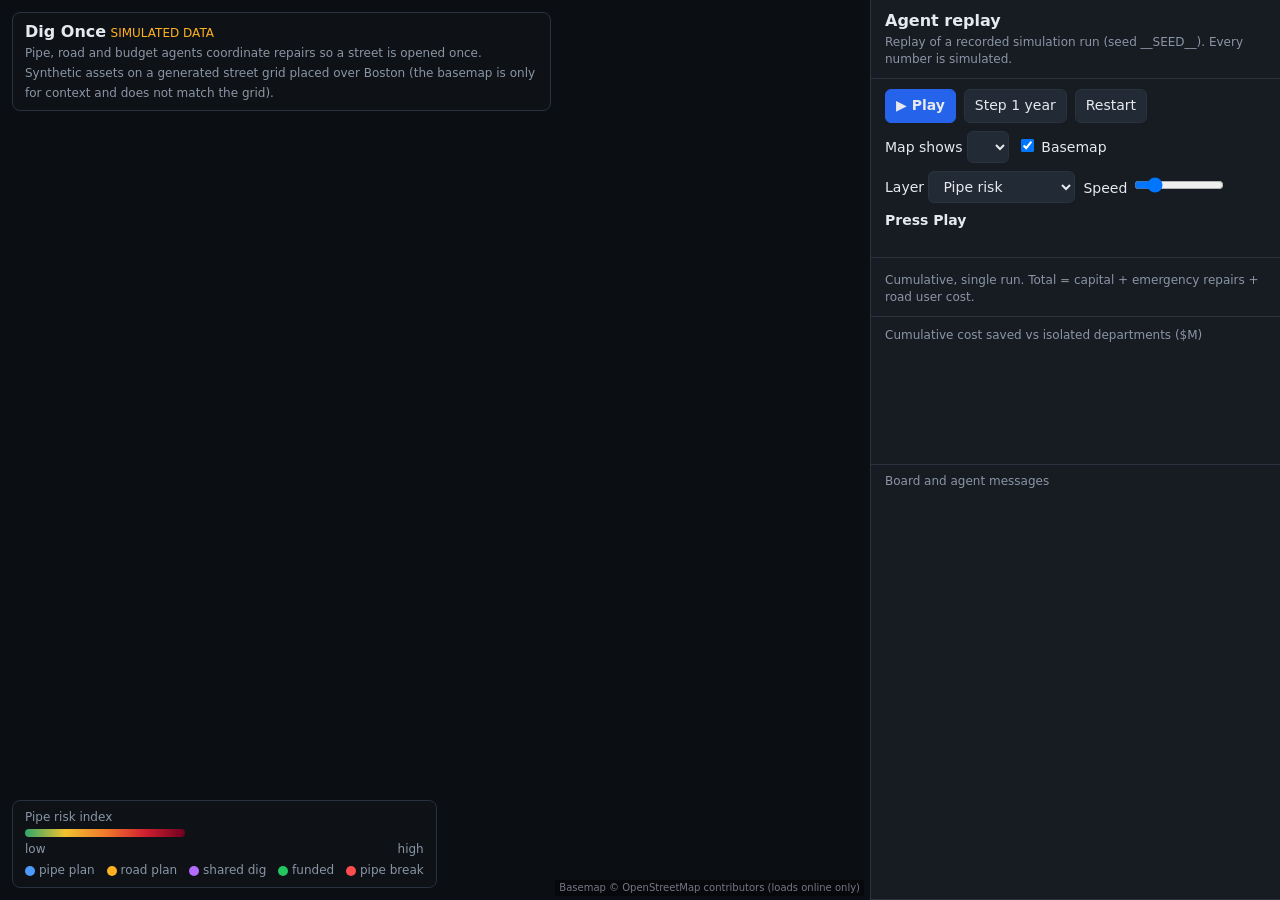
==== demo/template.html @ 2c9ba408 "Restructure to mirror team repo: per-agent folders with ratings, team pipe rubric wired in Pipe agen" ====
<!DOCTYPE html>
<html lang="en">
<head>
<meta charset="utf-8">
<meta name="viewport" content="width=device-width, initial-scale=1">
<title>Dig Once: multi-agent infrastructure coordination (SIMULATED)</title>
<style>
  :root { --bg:#0f1318; --panel:#171c23; --line:#2a323d; --text:#e6e9ee; --mute:#8a95a5;
          --pipe:#4c9aff; --road:#ffb020; --budget:#34d399; --board:#9aa4b2; --bundle:#b36bff; }
  * { box-sizing: border-box; }
  body { margin:0; background:var(--bg); color:var(--text); font:14px/1.4 system-ui,-apple-system,Segoe UI,Roboto,sans-serif;
         display:flex; height:100vh; }
  #mapwrap { flex:1; position:relative; min-width:0; background:#0b0e12; }
  #map { width:100%; height:100%; display:block; }
  #banner { position:absolute; left:12px; top:12px; background:rgba(15,19,24,.88); border:1px solid var(--line);
            border-radius:8px; padding:8px 12px; max-width:62%; }
  #banner b { font-size:16px; }
  #banner .sim { color:#ffb020; font-size:12px; }
  #legend { position:absolute; left:12px; bottom:12px; background:rgba(15,19,24,.88); border:1px solid var(--line);
            border-radius:8px; padding:8px 12px; font-size:12px; color:var(--mute); }
  #legend .bar { width:160px; height:8px; border-radius:4px; margin:4px 0;
                 background:linear-gradient(90deg,#2fa66a,#f2c230,#f07a2a,#d1202f,#6e0020); }
  #legend .dot { display:inline-block; width:10px; height:10px; border-radius:50%; margin:0 4px 0 8px; vertical-align:middle; }
  #attrib { position:absolute; right:6px; bottom:4px; font-size:10px; color:#778; background:rgba(0,0,0,.4); padding:1px 4px; }
  #side { width:410px; max-width:46vw; background:var(--panel); border-left:1px solid var(--line); display:flex; flex-direction:column; }
  #side > div { padding:10px 14px; border-bottom:1px solid var(--line); }
  h1 { font-size:16px; margin:0 0 2px; }
  .sub { color:var(--mute); font-size:12px; }
  .row { display:flex; gap:8px; align-items:center; flex-wrap:wrap; }
  button, select { background:#222a35; color:var(--text); border:1px solid var(--line); border-radius:6px; padding:6px 10px; font:inherit; cursor:pointer; }
  button.primary { background:#2563eb; border-color:#2563eb; font-weight:600; }
  #status { font-weight:600; }
  #phase { color:var(--mute); font-size:12px; min-height:17px; }
  table { width:100%; border-collapse:collapse; font-size:12px; }
  th { color:var(--mute); font-weight:500; text-align:right; padding:2px 4px; }
  th:first-child, td:first-child { text-align:left; }
  td { text-align:right; padding:3px 4px; font-variant-numeric:tabular-nums; }
  tr.cur td { background:#1e2733; }
  tr.best td:last-child { color:var(--budget); font-weight:600; }
  canvas { width:100%; height:110px; display:block; }
  #feedwrap { flex:1; min-height:0; display:flex; flex-direction:column; padding:0 !important; }
  #feedhead { padding:8px 14px 4px; color:var(--mute); font-size:12px; }
  #feed { flex:1; overflow-y:auto; padding:0 14px 10px; font-size:12.5px; }
  .m { padding:3px 0 3px 8px; border-left:3px solid var(--board); margin:3px 0; }
  .m.pipe { border-color:var(--pipe); } .m.road { border-color:var(--road); }
  .m.budget { border-color:var(--budget); } .m.fail { border-color:#ff4d4f; color:#ffb3b3; }
  .m b.pipe { color:var(--pipe); } .m b.road { color:var(--road); } .m b.budget { color:var(--budget); }
  .m.sys { color:var(--mute); font-style:italic; }
  line.seg { stroke-linecap:round; transition:stroke .9s; }
  .pulse { animation:pulse 1.2s ease-in-out infinite alternate; }
  @keyframes pulse { from { opacity:.35; } to { opacity:.85; } }
  @media (max-width:800px) { body { flex-direction:column; } #side { width:100%; max-width:none; height:55vh; } }
</style>
</head>
<body>
<div id="mapwrap">
  <svg id="map" preserveAspectRatio="xMidYMid meet"></svg>
  <div id="banner"><b>Dig Once</b> <span class="sim">SIMULATED DATA</span><br>
    <span class="sub">Pipe, road and budget agents coordinate repairs so a street is opened once. Synthetic assets on a generated street grid placed over Boston (the basemap is only for context and does not match the grid).</span></div>
  <div id="legend">
    <div id="legendTitle">Pipe risk index</div>
    <div class="bar"></div>
    <div style="display:flex;justify-content:space-between"><span>low</span><span>high</span></div>
    <div style="margin-top:4px"><span class="dot" style="background:var(--pipe);margin-left:0"></span>pipe plan
      <span class="dot" style="background:var(--road)"></span>road plan
      <span class="dot" style="background:var(--bundle)"></span>shared dig
      <span class="dot" style="background:#22c55e"></span>funded
      <span class="dot" style="background:#ff4d4f"></span>pipe break</div>
  </div>
  <div id="attrib">Basemap &copy; OpenStreetMap contributors (loads online only)</div>
</div>
<div id="side">
  <div>
    <h1>Agent replay</h1>
    <div class="sub">Replay of a recorded simulation run (seed __SEED__). Every number is simulated.</div>
  </div>
  <div>
    <div class="row">
      <button class="primary" id="play">&#9654; Play</button>
      <button id="step">Step 1 year</button>
      <button id="restart">Restart</button>
    </div>
    <div class="row" style="margin-top:8px">
      <label>Map shows <select id="strat"></select></label>
      <label><input type="checkbox" id="base" checked> Basemap</label>
      <label>Layer <select id="layer"><option value="pipe">Pipe risk</option><option value="road">Road condition</option></select></label>
      <label>Speed <input id="speed" type="range" min="0.5" max="6" step="0.5" value="1.5" style="width:90px"></label>
    </div>
    <div style="margin-top:8px"><span id="status">Press Play</span></div>
    <div id="phase"></div>
  </div>
  <div>
    <table id="score"></table>
    <div class="sub" style="margin-top:4px">Cumulative, single run. Total = capital + emergency repairs + road user cost.</div>
  </div>
  <div>
    <div class="sub" id="charttitle">Cumulative cost saved vs isolated departments ($M)</div>
    <canvas id="chart" width="760" height="220"></canvas>
  </div>
  <div id="feedwrap">
    <div id="feedhead">Board and agent messages</div>
    <div id="feed"></div>
  </div>
</div>
<script>
const DATA = __DATA__;
const NS = 'http://www.w3.org/2000/svg';
const LABEL = {isolated:'Isolated depts', pooled:'Pooled budget', coordinated:'Agents + board', central:'Central planner'};
const ORDER = DATA.order;
const svg = document.getElementById('map');
const $ = id => document.getElementById(id);

// ---------------------------------------------------------------- map projection (web mercator, zoom 17)
const Z = 17, TS = 256, N = Math.pow(2, Z);
const mx = lon => (lon + 180) / 360 * N * TS;
const my = lat => { const s = Math.sin(lat * Math.PI / 180); return (0.5 - Math.log((1 + s) / (1 - s)) / (4 * Math.PI)) * N * TS; };
const segs = DATA.segs.map(s => ({ ...s, p: s.coords.map(c => [mx(c[1]), my(c[0])]) }));
let minX = 1e12, maxX = -1e12, minY = 1e12, maxY = -1e12;
segs.forEach(s => s.p.forEach(([x, y]) => { minX = Math.min(minX, x); maxX = Math.max(maxX, x); minY = Math.min(minY, y); maxY = Math.max(maxY, y); }));
const M = 140;
svg.setAttribute('viewBox', `${minX - M} ${minY - M} ${maxX - minX + 2 * M} ${maxY - minY + 2 * M}`);
function el(tag, attrs, parent) { const e = document.createElementNS(NS, tag); for (const k in attrs) e.setAttribute(k, attrs[k]); (parent || svg).appendChild(e); return e; }
const gTiles = el('g', { style: 'filter:grayscale(1) brightness(.55) contrast(1.1)' });
for (let tx = Math.floor((minX - M) / TS); tx <= Math.floor((maxX + M) / TS); tx++)
  for (let ty = Math.floor((minY - M) / TS); ty <= Math.floor((maxY + M) / TS); ty++)
    { const im = el('image', { href: `https://tile.openstreetmap.org/${Z}/${tx}/${ty}.png`, x: tx * TS, y: ty * TS, width: TS, height: TS }, gTiles);
      im.addEventListener('error', () => im.remove()); }
const gHalo = el('g'), gFund = el('g'), gSegs = el('g'), gMarks = el('g');
const lines = segs.map((s, i) => {
  const l = el('line', { class: 'seg', x1: s.p[0][0], y1: s.p[0][1], x2: s.p[1][0], y2: s.p[1][1], 'stroke-width': 9, stroke: '#2fa66a' }, gSegs);
  el('title', {}, l).textContent = `${s.street} (${s.id}), ${s.length_ft} ft, ${s.customers} customers${s.critical ? ', critical facility' : ''}`;
  return l;
});
const mid = (i, t) => { const p = segs[i].p; return [p[0][0] + (p[1][0] - p[0][0]) * t, p[0][1] + (p[1][1] - p[0][1]) * t]; };

// ---------------------------------------------------------------- colours
const STOPS = [[0, [47, 166, 106]], [.3, [242, 194, 48]], [.55, [240, 122, 42]], [.78, [209, 32, 47]], [1, [110, 0, 32]]];
function colour(v) {
  v = Math.max(0, Math.min(1, v));
  for (let i = 1; i < STOPS.length; i++) if (v <= STOPS[i][0]) {
    const [a, ca] = STOPS[i - 1], [b, cb] = STOPS[i], t = (v - a) / (b - a);
    return `rgb(${ca.map((c, k) => Math.round(c + (cb[k] - c) * t)).join(',')})`;
  }
  return 'rgb(110,0,32)';
}
function paint(frame, which) {
  const layer = $('layer').value;
  $('legendTitle').textContent = layer === 'pipe' ? 'Pipe risk index (team rubric: likelihood x consequence)' : 'Road wear (100 - pavement condition)';
  const arr = frame[(layer === 'pipe' ? 'risk_' : 'pcr_') + which];
  const cls = frame['class_' + which];
  lines.forEach((l, i) => { const tt = l.querySelector('title'); if (tt) tt.textContent = `${segs[i].street} (${segs[i].id}), ${segs[i].length_ft} ft, ${segs[i].customers} customers${segs[i].critical ? ', critical facility' : ''}. Pipe rating: ${cls[i]}, road condition ${frame['pcr_' + which][i]}`; });
  lines.forEach((l, i) => l.setAttribute('stroke', colour(layer === 'pipe' ? arr[i] / 45 : (100 - arr[i]) / 60)));
}

// ---------------------------------------------------------------- state / helpers
let strat = 'coordinated', yi = 0, playing = false, stepOnly = false, token = 0, showing = 'before';
const run = () => DATA.runs[strat];
const speed = () => parseFloat($('speed').value);
async function delay(ms, tk) {
  let left = ms / speed();
  while (left > 0) { if (tk !== token) throw 'cancel'; await new Promise(r => setTimeout(r, 40)); if (playing || stepOnly) left -= 40; }
  while (!playing && !stepOnly) { if (tk !== token) throw 'cancel'; await new Promise(r => setTimeout(r, 80)); }
}
function feed(frm, text, cls) {
  const d = document.createElement('div');
  d.className = 'm ' + (cls || frm);
  const who = { pipe: 'Pipe agent', road: 'Road agent', budget: 'Budget agent', board: 'Board' }[frm];
  d.innerHTML = (who && !cls ? `<b class="${frm}">${who}</b> ` : '') + text.replace(/&/g, '&amp;').replace(/</g, '&lt;');
  const f = $('feed'); f.appendChild(d); f.scrollTop = f.scrollHeight;
}
function clearOverlays() { [gHalo, gFund, gMarks].forEach(g => { while (g.firstChild) g.removeChild(g.firstChild); }); }
const halos = {};
function halo(i, add) {
  if (add && !halos[i]) {
    const p = segs[i].p;
    halos[i] = el('line', { x1: p[0][0], y1: p[0][1], x2: p[1][0], y2: p[1][1], stroke: '#b36bff', 'stroke-width': 24, 'stroke-linecap': 'round', opacity: .6, class: 'pulse' }, gHalo);
  } else if (!add && halos[i]) { gHalo.removeChild(halos[i]); delete halos[i]; }
}
function mark(i, t, colourHex) {
  const [x, y] = mid(i, t);
  el('circle', { cx: x, cy: y, r: 8, fill: colourHex, stroke: '#fff', 'stroke-width': 2 }, gMarks);
}
function funded(i, isBundle) {
  const p = segs[i].p;
  el('line', { x1: p[0][0], y1: p[0][1], x2: p[1][0], y2: p[1][1], stroke: '#22c55e', 'stroke-width': 30, 'stroke-linecap': 'round', opacity: .6, class: 'pulse' }, gFund);
}
function breakMark(i) {
  const [x, y] = mid(i, .5);
  el('circle', { cx: x, cy: y, r: 17, fill: '#ff4d4f', stroke: '#fff', 'stroke-width': 3 }, gMarks);
  const t = el('text', { x: x, y: y + 6, 'text-anchor': 'middle', fill: '#fff', 'font-size': 20, 'font-weight': 700 }, gMarks);
  t.textContent = '!';
}

// ---------------------------------------------------------------- scoreboard + chart
const total = m => m.spend + m.emerg + m.user_cost;
function scoreboard(upto) {
  const rows = ORDER.map(s => {
    const fr = DATA.runs[s].years[Math.max(0, upto)];
    return { s, m: upto < 0 ? { exp_fail: 0, spend: 0, emerg: 0, user_cost: 0, dig_savings: 0, openings: 0 } : fr.metrics };
  });
  const best = upto < 0 ? null : rows.filter(r => r.s !== 'central').reduce((a, b) => total(a.m) <= total(b.m) ? a : b).s;
  $('score').innerHTML = '<tr><th>Strategy</th><th>Exp. failures</th><th>Capital</th><th>Dig savings</th><th>Total cost</th></tr>' +
    rows.map(r => `<tr class="${r.s === strat ? 'cur' : ''} ${r.s === best ? 'best' : ''}"><td>${LABEL[r.s]}</td><td>${r.m.exp_fail.toFixed(1)}</td>` +
      `<td>$${(r.m.spend / 1e6).toFixed(1)}M</td><td>$${(r.m.dig_savings / 1e6).toFixed(2)}M</td><td>$${(total(r.m) / 1e6).toFixed(1)}M</td></tr>`).join('');
  drawChart(upto);
}
function drawChart(upto) {
  const c = $('chart'), g = c.getContext('2d'), W = c.width, H = c.height;
  g.clearRect(0, 0, W, H);
  const cols = { pooled: '#9aa4b2', coordinated: '#34d399', central: '#b36bff' };
  const n = DATA.runs.isolated.years.length;
  const series = ['pooled', 'coordinated', 'central'].map(s => ({ s, v: DATA.runs[s].years.map((y, k) => (total(DATA.runs.isolated.years[k].metrics) - total(y.metrics)) / 1e6) }));
  const all = series.flatMap(x => x.v).concat([0]);
  const lo = Math.min(...all), hi = Math.max(...all), pad = (hi - lo) * .15 || 1;
  const X = k => 38 + k * (W - 56) / (n - 1), Y = v => H - 22 - (v - (lo - pad)) / ((hi + pad) - (lo - pad)) * (H - 36);
  g.strokeStyle = '#2a323d'; g.fillStyle = '#8a95a5'; g.font = '18px system-ui'; g.lineWidth = 1;
  g.beginPath(); g.moveTo(38, Y(0)); g.lineTo(W - 18, Y(0)); g.stroke();
  g.fillText('0', 14, Y(0) + 6); g.fillText(hi.toFixed(1), 2, Y(hi) + 6); g.fillText(lo.toFixed(1), 2, Y(lo) + 6);
  g.fillText(DATA.runs.isolated.years[0].year, 30, H - 4); g.fillText(DATA.runs.isolated.years[n - 1].year, W - 56, H - 4);
  series.forEach(x => {
    g.strokeStyle = cols[x.s]; g.lineWidth = 3; g.beginPath();
    for (let k = 0; k <= Math.min(upto, n - 1); k++) { k ? g.lineTo(X(k), Y(x.v[k])) : g.moveTo(X(k), Y(x.v[k])); }
    g.stroke();
    if (upto >= 0) { g.fillStyle = cols[x.s]; g.beginPath(); g.arc(X(Math.min(upto, n - 1)), Y(x.v[Math.min(upto, n - 1)]), 5, 0, 7); g.fill(); }
  });
  let lx = 44; series.forEach(x => { g.fillStyle = cols[x.s]; g.fillRect(lx, 8, 14, 6); g.fillStyle = '#8a95a5'; g.fillText(LABEL[x.s], lx + 20, 16); lx += 215; });
}

// ---------------------------------------------------------------- one year of the replay
async function playYear(k, tk) {
  const fr = run().years[k];
  $('status').textContent = `Year ${fr.year} of ${run().years[run().years.length - 1].year}  (${LABEL[strat]})`;
  clearOverlays(); Object.keys(halos).forEach(h => delete halos[h]);
  showing = 'before'; paint(fr, 'before');
  feed('board', `--- ${fr.year} ---`, 'sys');
  if (strat === 'isolated') feed('board', 'No shared board. The pipe department gets 60% of the budget and the road department 40%; each digs on its own schedule.', 'sys');
  if (strat === 'pooled') feed('board', 'One shared budget, but the agents never talk, so no shared digs.', 'sys');
  $('phase').textContent = 'Agents read their own asset data and score every street';
  await delay(900, tk);
  const msgs = fr.messages;
  const r1 = msgs.filter(m => m.round === 1), r2 = msgs.filter(m => m.round === 2 && m.type !== 'funding_decision');
  if (r1.length) $('phase').textContent = 'Round 1: agents post repair plans to the board';
  for (const m of r1) {
    feed(m.frm, m.text);
    if (m.type === 'post_plan' && m.seg !== null && m.seg !== undefined) mark(m.seg, m.frm === 'pipe' ? .3 : .7, m.frm === 'pipe' ? '#4c9aff' : '#ffb020');
    await delay(r1.length > 30 ? 70 : 110, tk);
  }
  if (r2.length) $('phase').textContent = 'Round 2: agents offer to share digs';
  for (const m of r2) {
    feed(m.frm, m.text);
    if (m.type === 'join_request' || m.type === 'accept') halo(m.seg, true);
    if (m.type === 'decline') halo(m.seg, false);
    await delay(260, tk);
  }
  $('phase').textContent = 'Budget agent funds the best returns and explains each decision';
  const dec = fr.decisions;
  for (const d of dec) {
    funded(d.seg, d.bundle);
    feed('budget', `Fund ${d.work.replace('_', ' ')} on ${segs[d.seg].id} (${segs[d.seg].street}) for $${d.amount.toLocaleString()}. ${d.reason}`);
    await delay(330, tk);
  }
  feed('budget', `Rejected ${fr.n_rejected} of ${fr.n_proposals} proposals (below the return hurdle, or no money left).`, 'budget');
  await delay(900, tk);
  $('phase').textContent = 'Work done. Time passes; pipes age and some break';
  showing = 'after'; paint(fr, 'after');
  await delay(900, tk);
  for (const f of fr.failures) { breakMark(f.seg); feed('board', `Pipe break on ${segs[f.seg].id} (${segs[f.seg].street}): emergency cost $${f.cost.toLocaleString()}.`, 'fail'); await delay(350, tk); }
  if (!fr.failures.length) feed('board', 'No pipe breaks this year.', 'sys');
  scoreboard(k);
  await delay(1200, tk);
}
async function loop() {
  const tk = ++token; loopTk = tk;
  try {
    while (yi < run().years.length) {
      await playYear(yi, tk);
      yi++;
      if (stepOnly) { stepOnly = false; playing = false; $('play').innerHTML = '&#9654; Play'; $('phase').textContent = 'Paused. Press Play or Step.'; if (yi >= run().years.length) break; return; }
    }
    playing = false; $('play').innerHTML = '&#9654; Play';
    $('status').textContent = 'Done (' + LABEL[strat] + ')';
    $('phase').textContent = 'Ten-year run finished. Compare the strategies in the scoreboard, or change the map strategy and replay.';
  } catch (e) { if (e !== 'cancel') throw e; }
}
function reset() {
  token++; playing = false; stepOnly = false; yi = 0; $('play').innerHTML = '&#9654; Play';
  clearOverlays(); Object.keys(halos).forEach(h => delete halos[h]); $('feed').innerHTML = '';
  $('status').textContent = 'Press Play'; $('phase').textContent = '';
  paint(run().years[0], 'before'); scoreboard(-1);
}
$('play').onclick = () => {
  if (yi >= run().years.length) reset();
  playing = !playing; $('play').innerHTML = playing ? '&#10074;&#10074; Pause' : '&#9654; Play';
  if (playing && !stepOnly) { if (!loopRunning()) loop(); }
};
let loopTk = 0;
function loopRunning() { return loopTk === token; }
$('step').onclick = () => { if (yi >= run().years.length) reset(); stepOnly = true; if (!loopRunning()) loop(); };
$('restart').onclick = reset;
$('base').onchange = () => { gTiles.style.display = $('base').checked ? '' : 'none'; };
$('strat').innerHTML = ORDER.map(s => `<option value="${s}">${LABEL[s]}</option>`).join('');
$('strat').value = strat;
$('strat').onchange = () => { strat = $('strat').value; reset(); };
$('layer').onchange = () => { const fr = run().years[Math.min(yi, run().years.length - 1)]; paint(fr, yi === 0 ? 'before' : showing); };
reset();
</script>
</body>
</html>
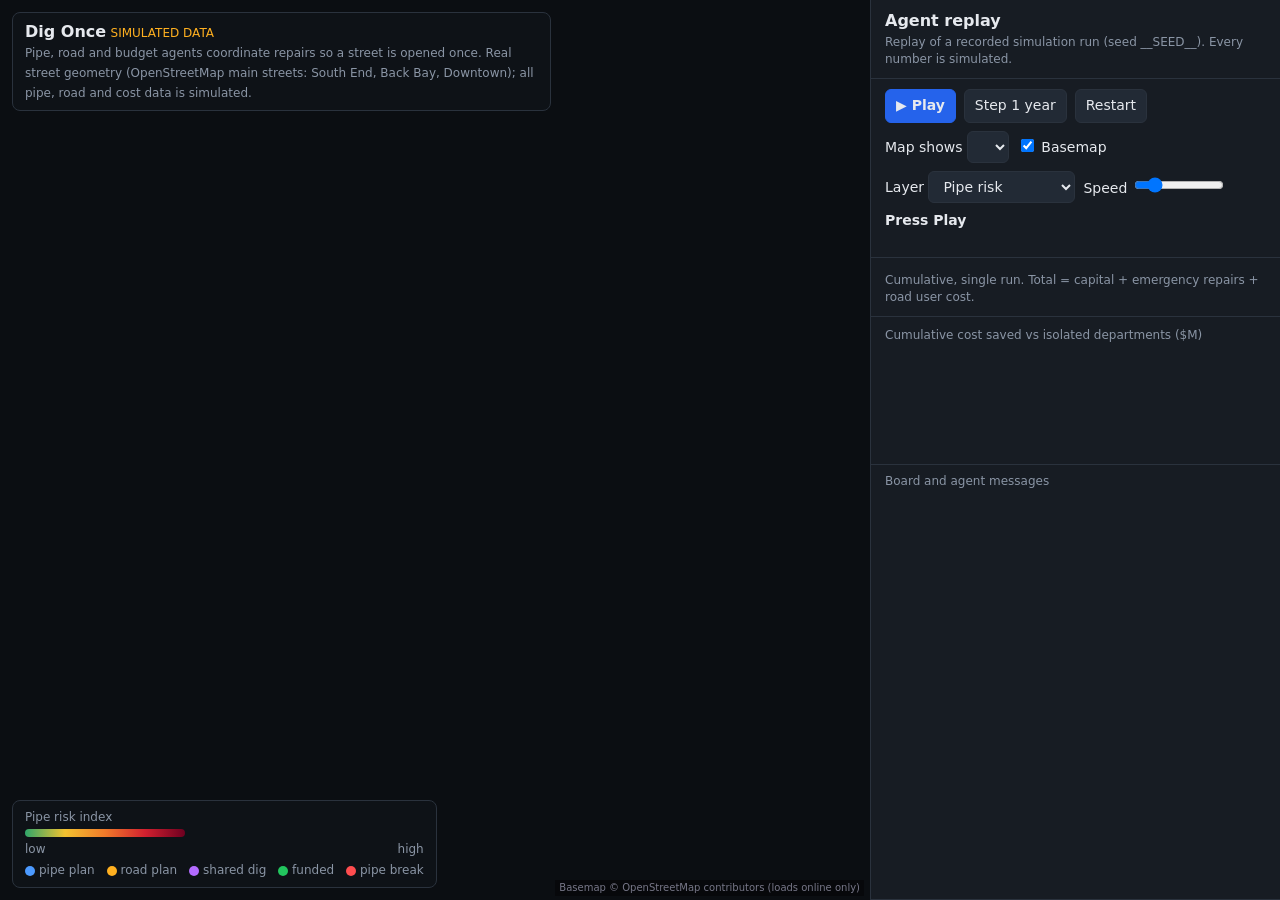
==== commit 1706f004: "Use real OSM Boston main streets for city geometry; polyline map in demo Co-Authored-By: Claude Sonn" ====
--- a/demo/template.html
+++ b/demo/template.html
@@ -46,7 +46,7 @@
   .m.budget { border-color:var(--budget); } .m.fail { border-color:#ff4d4f; color:#ffb3b3; }
   .m b.pipe { color:var(--pipe); } .m b.road { color:var(--road); } .m b.budget { color:var(--budget); }
   .m.sys { color:var(--mute); font-style:italic; }
-  line.seg { stroke-linecap:round; transition:stroke .9s; }
+  polyline.seg { fill:none; stroke-linecap:round; stroke-linejoin:round; transition:stroke .9s; }
   .pulse { animation:pulse 1.2s ease-in-out infinite alternate; }
   @keyframes pulse { from { opacity:.35; } to { opacity:.85; } }
   @media (max-width:800px) { body { flex-direction:column; } #side { width:100%; max-width:none; height:55vh; } }
@@ -56,7 +56,7 @@
 <div id="mapwrap">
   <svg id="map" preserveAspectRatio="xMidYMid meet"></svg>
   <div id="banner"><b>Dig Once</b> <span class="sim">SIMULATED DATA</span><br>
-    <span class="sub">Pipe, road and budget agents coordinate repairs so a street is opened once. Synthetic assets on a generated street grid placed over Boston (the basemap is only for context and does not match the grid).</span></div>
+    <span class="sub">Pipe, road and budget agents coordinate repairs so a street is opened once. Real street geometry (OpenStreetMap main streets: South End, Back Bay, Downtown); all pipe, road and cost data is simulated.</span></div>
   <div id="legend">
     <div id="legendTitle">Pipe risk index</div>
     <div class="bar"></div>
@@ -110,14 +110,14 @@
 const svg = document.getElementById('map');
 const $ = id => document.getElementById(id);
 
-// ---------------------------------------------------------------- map projection (web mercator, zoom 17)
-const Z = 17, TS = 256, N = Math.pow(2, Z);
+// ---------------------------------------------------------------- map projection (web mercator, zoom 16)
+const Z = 16, TS = 256, N = Math.pow(2, Z);
 const mx = lon => (lon + 180) / 360 * N * TS;
 const my = lat => { const s = Math.sin(lat * Math.PI / 180); return (0.5 - Math.log((1 + s) / (1 - s)) / (4 * Math.PI)) * N * TS; };
 const segs = DATA.segs.map(s => ({ ...s, p: s.coords.map(c => [mx(c[1]), my(c[0])]) }));
 let minX = 1e12, maxX = -1e12, minY = 1e12, maxY = -1e12;
 segs.forEach(s => s.p.forEach(([x, y]) => { minX = Math.min(minX, x); maxX = Math.max(maxX, x); minY = Math.min(minY, y); maxY = Math.max(maxY, y); }));
-const M = 140;
+const M = 60;
 svg.setAttribute('viewBox', `${minX - M} ${minY - M} ${maxX - minX + 2 * M} ${maxY - minY + 2 * M}`);
 function el(tag, attrs, parent) { const e = document.createElementNS(NS, tag); for (const k in attrs) e.setAttribute(k, attrs[k]); (parent || svg).appendChild(e); return e; }
 const gTiles = el('g', { style: 'filter:grayscale(1) brightness(.55) contrast(1.1)' });
@@ -126,12 +126,25 @@
     { const im = el('image', { href: `https://tile.openstreetmap.org/${Z}/${tx}/${ty}.png`, x: tx * TS, y: ty * TS, width: TS, height: TS }, gTiles);
       im.addEventListener('error', () => im.remove()); }
 const gHalo = el('g'), gFund = el('g'), gSegs = el('g'), gMarks = el('g');
+const WIDTH = { arterial: 7, collector: 5 };
+const WIDTH_BY = DATA.segs.map(s => WIDTH[s.road_class] || 4);
+const pstr = p => p.map(q => q[0].toFixed(1) + ',' + q[1].toFixed(1)).join(' ');
 const lines = segs.map((s, i) => {
-  const l = el('line', { class: 'seg', x1: s.p[0][0], y1: s.p[0][1], x2: s.p[1][0], y2: s.p[1][1], 'stroke-width': 9, stroke: '#2fa66a' }, gSegs);
+  const l = el('polyline', { class: 'seg', points: pstr(s.p), 'stroke-width': WIDTH_BY[i], stroke: '#2fa66a' }, gSegs);
   el('title', {}, l).textContent = `${s.street} (${s.id}), ${s.length_ft} ft, ${s.customers} customers${s.critical ? ', critical facility' : ''}`;
   return l;
 });
-const mid = (i, t) => { const p = segs[i].p; return [p[0][0] + (p[1][0] - p[0][0]) * t, p[0][1] + (p[1][1] - p[0][1]) * t]; };
+// point at fraction t of the polyline's total length
+const mid = (i, t) => {
+  const p = segs[i].p, d = [];
+  let tot = 0;
+  for (let k = 0; k < p.length - 1; k++) { const L = Math.hypot(p[k + 1][0] - p[k][0], p[k + 1][1] - p[k][1]); d.push(L); tot += L; }
+  let want = tot * t;
+  for (let k = 0; k < d.length; k++) {
+    if (want <= d[k] || k === d.length - 1) { const u = d[k] ? Math.min(1, want / d[k]) : 0; return [p[k][0] + (p[k + 1][0] - p[k][0]) * u, p[k][1] + (p[k + 1][1] - p[k][1]) * u]; }
+    want -= d[k];
+  }
+};
 
 // ---------------------------------------------------------------- colours
 const STOPS = [[0, [47, 166, 106]], [.3, [242, 194, 48]], [.55, [240, 122, 42]], [.78, [209, 32, 47]], [1, [110, 0, 32]]];
@@ -172,22 +185,20 @@
 const halos = {};
 function halo(i, add) {
   if (add && !halos[i]) {
-    const p = segs[i].p;
-    halos[i] = el('line', { x1: p[0][0], y1: p[0][1], x2: p[1][0], y2: p[1][1], stroke: '#b36bff', 'stroke-width': 24, 'stroke-linecap': 'round', opacity: .6, class: 'pulse' }, gHalo);
+    halos[i] = el('polyline', { points: pstr(segs[i].p), fill: 'none', stroke: '#b36bff', 'stroke-width': 18, 'stroke-linecap': 'round', 'stroke-linejoin': 'round', opacity: .6, class: 'pulse' }, gHalo);
   } else if (!add && halos[i]) { gHalo.removeChild(halos[i]); delete halos[i]; }
 }
 function mark(i, t, colourHex) {
   const [x, y] = mid(i, t);
-  el('circle', { cx: x, cy: y, r: 8, fill: colourHex, stroke: '#fff', 'stroke-width': 2 }, gMarks);
+  el('circle', { cx: x, cy: y, r: 6, fill: colourHex, stroke: '#fff', 'stroke-width': 1.5 }, gMarks);
 }
 function funded(i, isBundle) {
-  const p = segs[i].p;
-  el('line', { x1: p[0][0], y1: p[0][1], x2: p[1][0], y2: p[1][1], stroke: '#22c55e', 'stroke-width': 30, 'stroke-linecap': 'round', opacity: .6, class: 'pulse' }, gFund);
+  el('polyline', { points: pstr(segs[i].p), fill: 'none', stroke: '#22c55e', 'stroke-width': 22, 'stroke-linecap': 'round', 'stroke-linejoin': 'round', opacity: .6, class: 'pulse' }, gFund);
 }
 function breakMark(i) {
   const [x, y] = mid(i, .5);
-  el('circle', { cx: x, cy: y, r: 17, fill: '#ff4d4f', stroke: '#fff', 'stroke-width': 3 }, gMarks);
-  const t = el('text', { x: x, y: y + 6, 'text-anchor': 'middle', fill: '#fff', 'font-size': 20, 'font-weight': 700 }, gMarks);
+  el('circle', { cx: x, cy: y, r: 12, fill: '#ff4d4f', stroke: '#fff', 'stroke-width': 2 }, gMarks);
+  const t = el('text', { x: x, y: y + 5, 'text-anchor': 'middle', fill: '#fff', 'font-size': 16, 'font-weight': 700 }, gMarks);
   t.textContent = '!';
 }
 
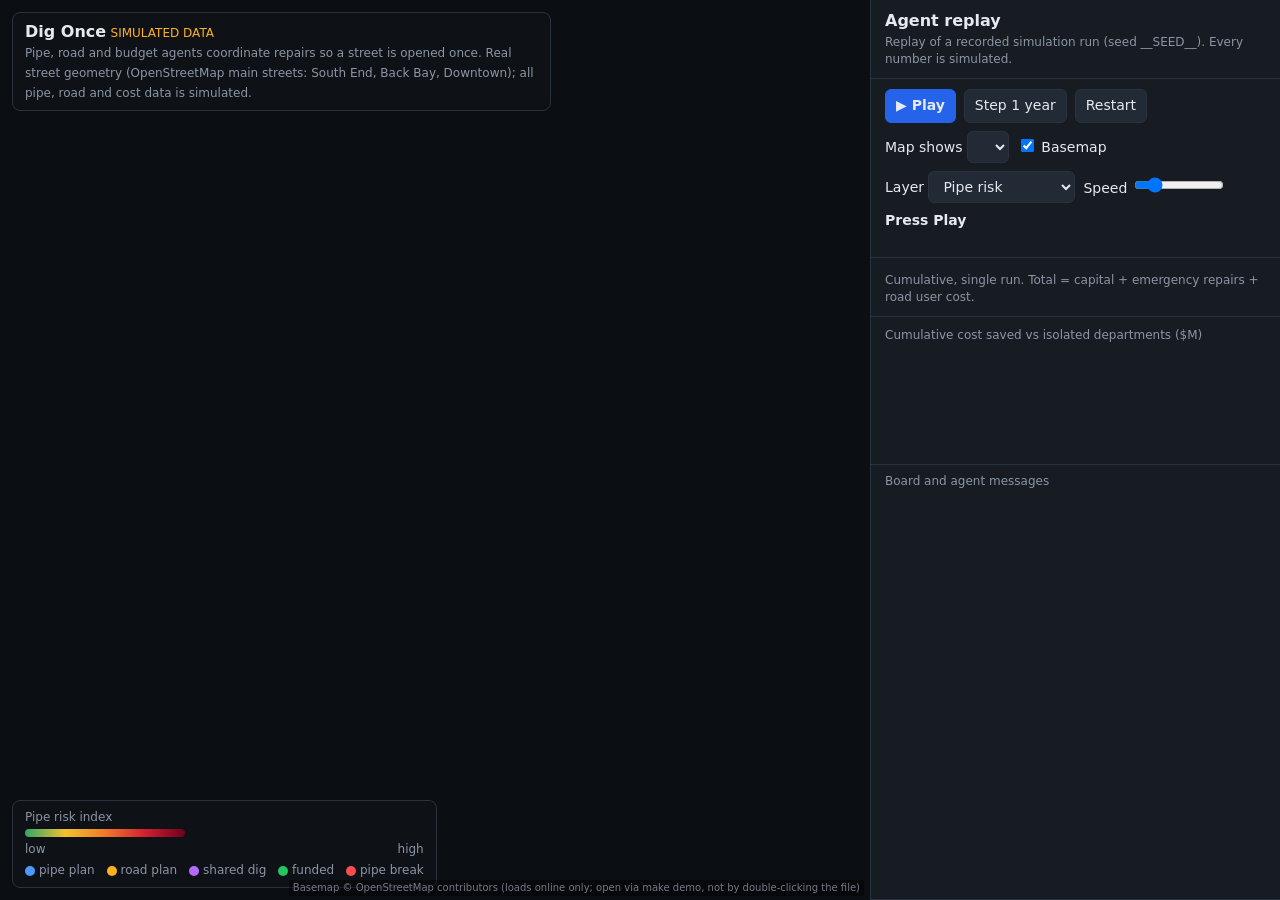
==== commit ab4e51d4: "Add Claude-driven agents (mocked-model tests), reference docs, break data, AUDIT.md Co-Authored-By: " ====
--- a/demo/template.html
+++ b/demo/template.html
@@ -44,6 +44,7 @@
   .m { padding:3px 0 3px 8px; border-left:3px solid var(--board); margin:3px 0; }
   .m.pipe { border-color:var(--pipe); } .m.road { border-color:var(--road); }
   .m.budget { border-color:var(--budget); } .m.fail { border-color:#ff4d4f; color:#ffb3b3; }
+  .m .llm { background:#3b1d33; color:#f9a8d4; border-radius:4px; padding:0 4px; margin-right:4px; font-size:10.5px; font-weight:600; }
   .m b.pipe { color:var(--pipe); } .m b.road { color:var(--road); } .m b.budget { color:var(--budget); }
   .m.sys { color:var(--mute); font-style:italic; }
   polyline.seg { fill:none; stroke-linecap:round; stroke-linejoin:round; transition:stroke .9s; }
@@ -67,7 +68,7 @@
       <span class="dot" style="background:#22c55e"></span>funded
       <span class="dot" style="background:#ff4d4f"></span>pipe break</div>
   </div>
-  <div id="attrib">Basemap &copy; OpenStreetMap contributors (loads online only)</div>
+  <div id="attrib">Basemap &copy; OpenStreetMap contributors (loads online only; open via make demo, not by double-clicking the file)</div>
 </div>
 <div id="side">
   <div>
@@ -105,7 +106,7 @@
 <script>
 const DATA = __DATA__;
 const NS = 'http://www.w3.org/2000/svg';
-const LABEL = {isolated:'Isolated depts', pooled:'Pooled budget', coordinated:'Agents + board', central:'Central planner'};
+const LABEL = {isolated:'Isolated depts', pooled:'Pooled budget', coordinated:'Agents + board', central:'Central planner', coordinated_llm:'Agents + board (Claude)'};
 const ORDER = DATA.order;
 const svg = document.getElementById('map');
 const $ = id => document.getElementById(id);
@@ -178,7 +179,7 @@
   const d = document.createElement('div');
   d.className = 'm ' + (cls || frm);
   const who = { pipe: 'Pipe agent', road: 'Road agent', budget: 'Budget agent', board: 'Board' }[frm];
-  d.innerHTML = (who && !cls ? `<b class="${frm}">${who}</b> ` : '') + text.replace(/&/g, '&amp;').replace(/</g, '&lt;');
+  d.innerHTML = (who && !cls ? `<b class="${frm}">${who}</b> ` + (strat === 'coordinated_llm' ? '<span class="llm">Claude wrote this</span>' : '') : '') + text.replace(/&/g, '&amp;').replace(/</g, '&lt;');
   const f = $('feed'); f.appendChild(d); f.scrollTop = f.scrollHeight;
 }
 function clearOverlays() { [gHalo, gFund, gMarks].forEach(g => { while (g.firstChild) g.removeChild(g.firstChild); }); }
@@ -218,9 +219,9 @@
 function drawChart(upto) {
   const c = $('chart'), g = c.getContext('2d'), W = c.width, H = c.height;
   g.clearRect(0, 0, W, H);
-  const cols = { pooled: '#9aa4b2', coordinated: '#34d399', central: '#b36bff' };
+  const cols = { pooled: '#9aa4b2', coordinated: '#34d399', coordinated_llm: '#f472b6', central: '#b36bff' };
   const n = DATA.runs.isolated.years.length;
-  const series = ['pooled', 'coordinated', 'central'].map(s => ({ s, v: DATA.runs[s].years.map((y, k) => (total(DATA.runs.isolated.years[k].metrics) - total(y.metrics)) / 1e6) }));
+  const series = ['pooled', 'coordinated', 'coordinated_llm', 'central'].filter(s => DATA.runs[s]).map(s => ({ s, v: DATA.runs[s].years.map((y, k) => (total(DATA.runs.isolated.years[k].metrics) - total(y.metrics)) / 1e6) }));
   const all = series.flatMap(x => x.v).concat([0]);
   const lo = Math.min(...all), hi = Math.max(...all), pad = (hi - lo) * .15 || 1;
   const X = k => 38 + k * (W - 56) / (n - 1), Y = v => H - 22 - (v - (lo - pad)) / ((hi + pad) - (lo - pad)) * (H - 36);
@@ -234,7 +235,7 @@
     g.stroke();
     if (upto >= 0) { g.fillStyle = cols[x.s]; g.beginPath(); g.arc(X(Math.min(upto, n - 1)), Y(x.v[Math.min(upto, n - 1)]), 5, 0, 7); g.fill(); }
   });
-  let lx = 44; series.forEach(x => { g.fillStyle = cols[x.s]; g.fillRect(lx, 8, 14, 6); g.fillStyle = '#8a95a5'; g.fillText(LABEL[x.s], lx + 20, 16); lx += 215; });
+  let lx = 44; series.forEach(x => { g.fillStyle = cols[x.s]; g.fillRect(lx, 8, 14, 6); g.fillStyle = '#8a95a5'; g.fillText(LABEL[x.s], lx + 20, 16); lx += 170; });
 }
 
 // ---------------------------------------------------------------- one year of the replay
@@ -290,7 +291,7 @@
     }
     playing = false; $('play').innerHTML = '&#9654; Play';
     $('status').textContent = 'Done (' + LABEL[strat] + ')';
-    $('phase').textContent = 'Ten-year run finished. Compare the strategies in the scoreboard, or change the map strategy and replay.';
+    $('phase').textContent = run().years.length + '-year run finished. Compare the strategies in the scoreboard, or change the map strategy and replay.';
   } catch (e) { if (e !== 'cancel') throw e; }
 }
 function reset() {
